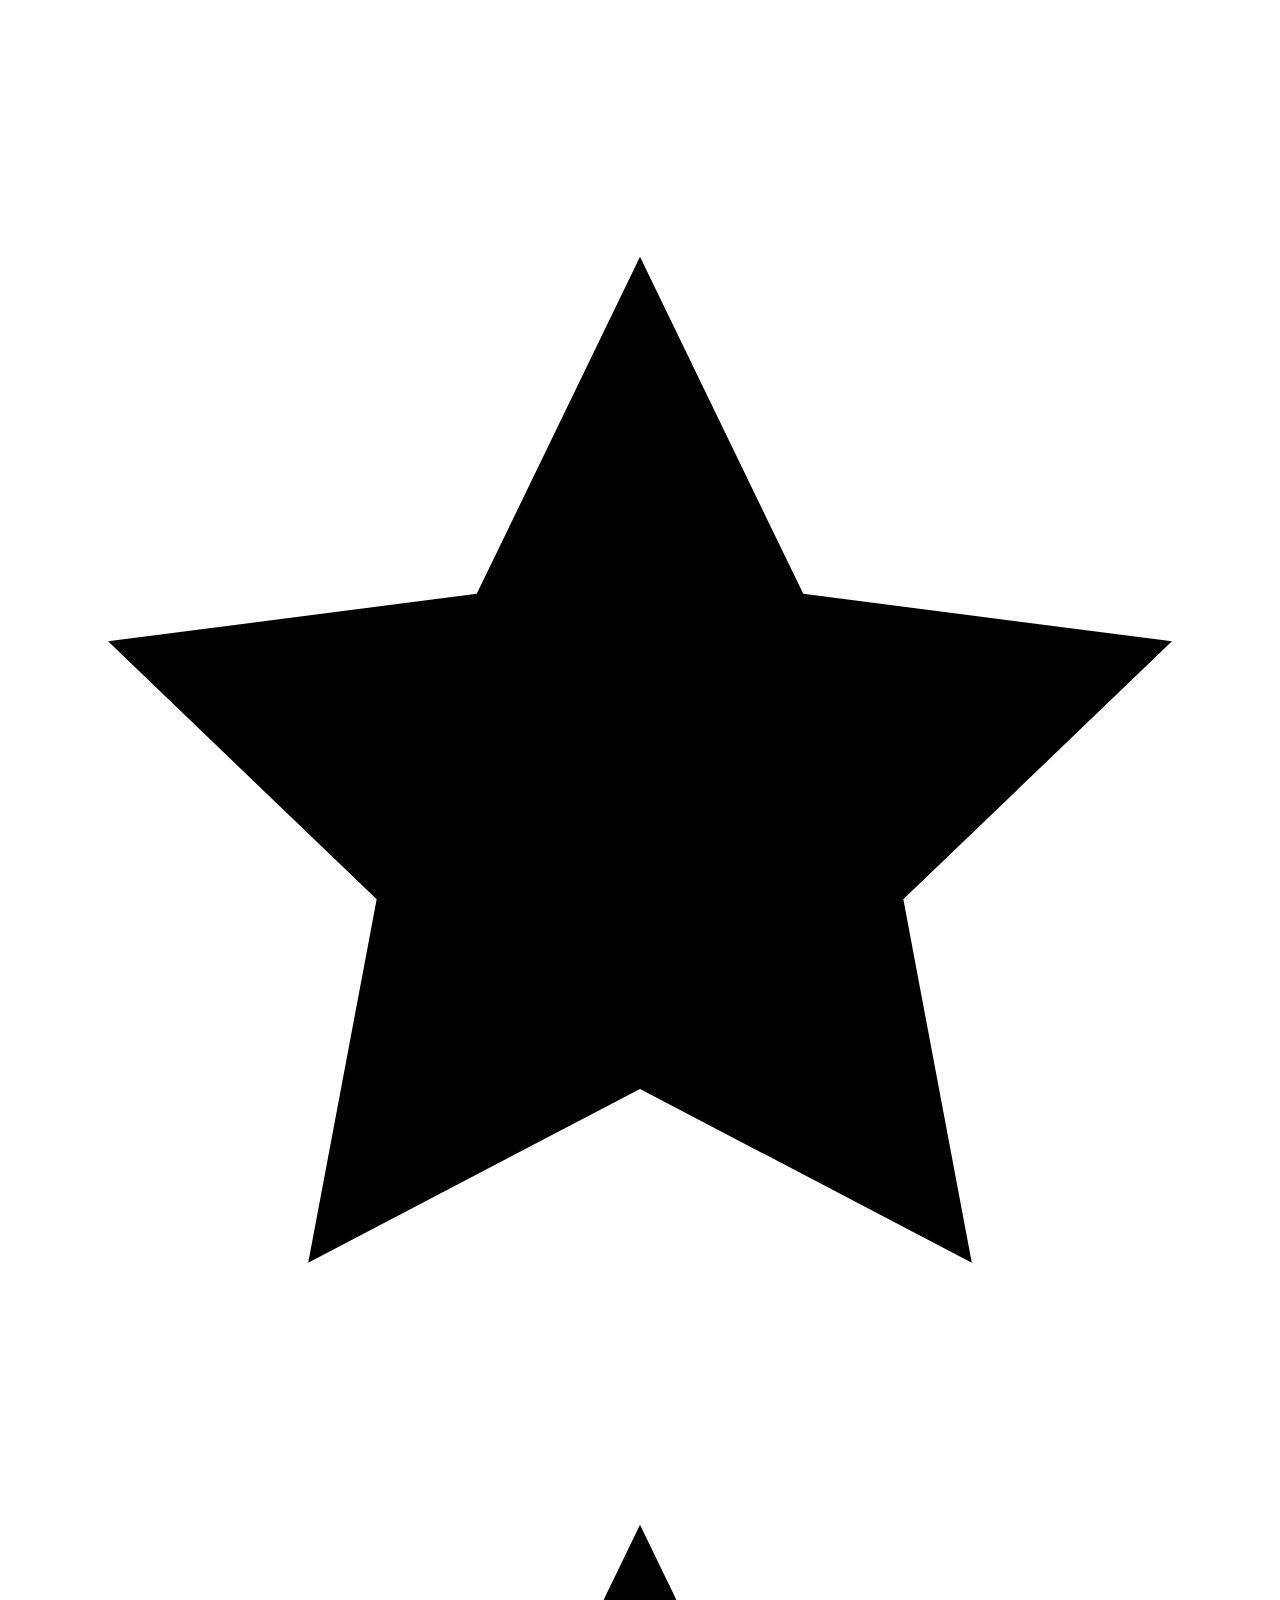
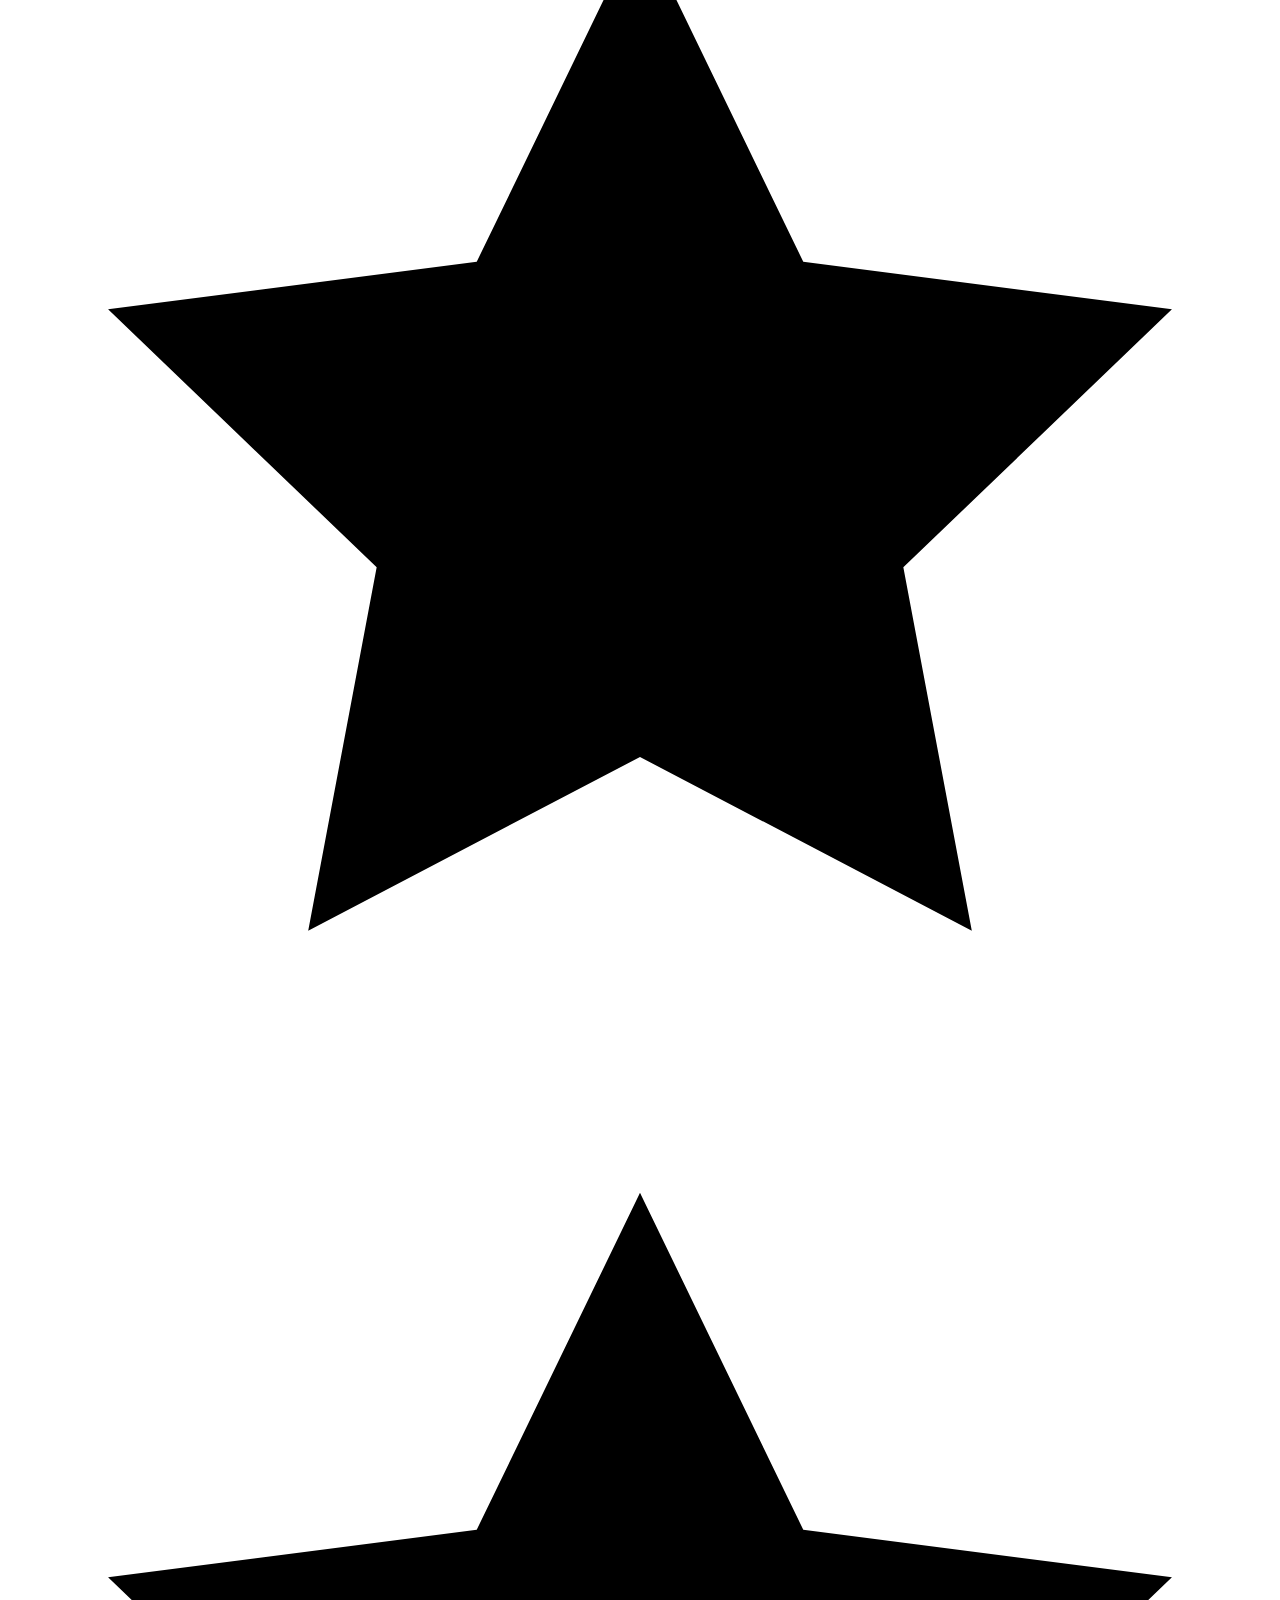
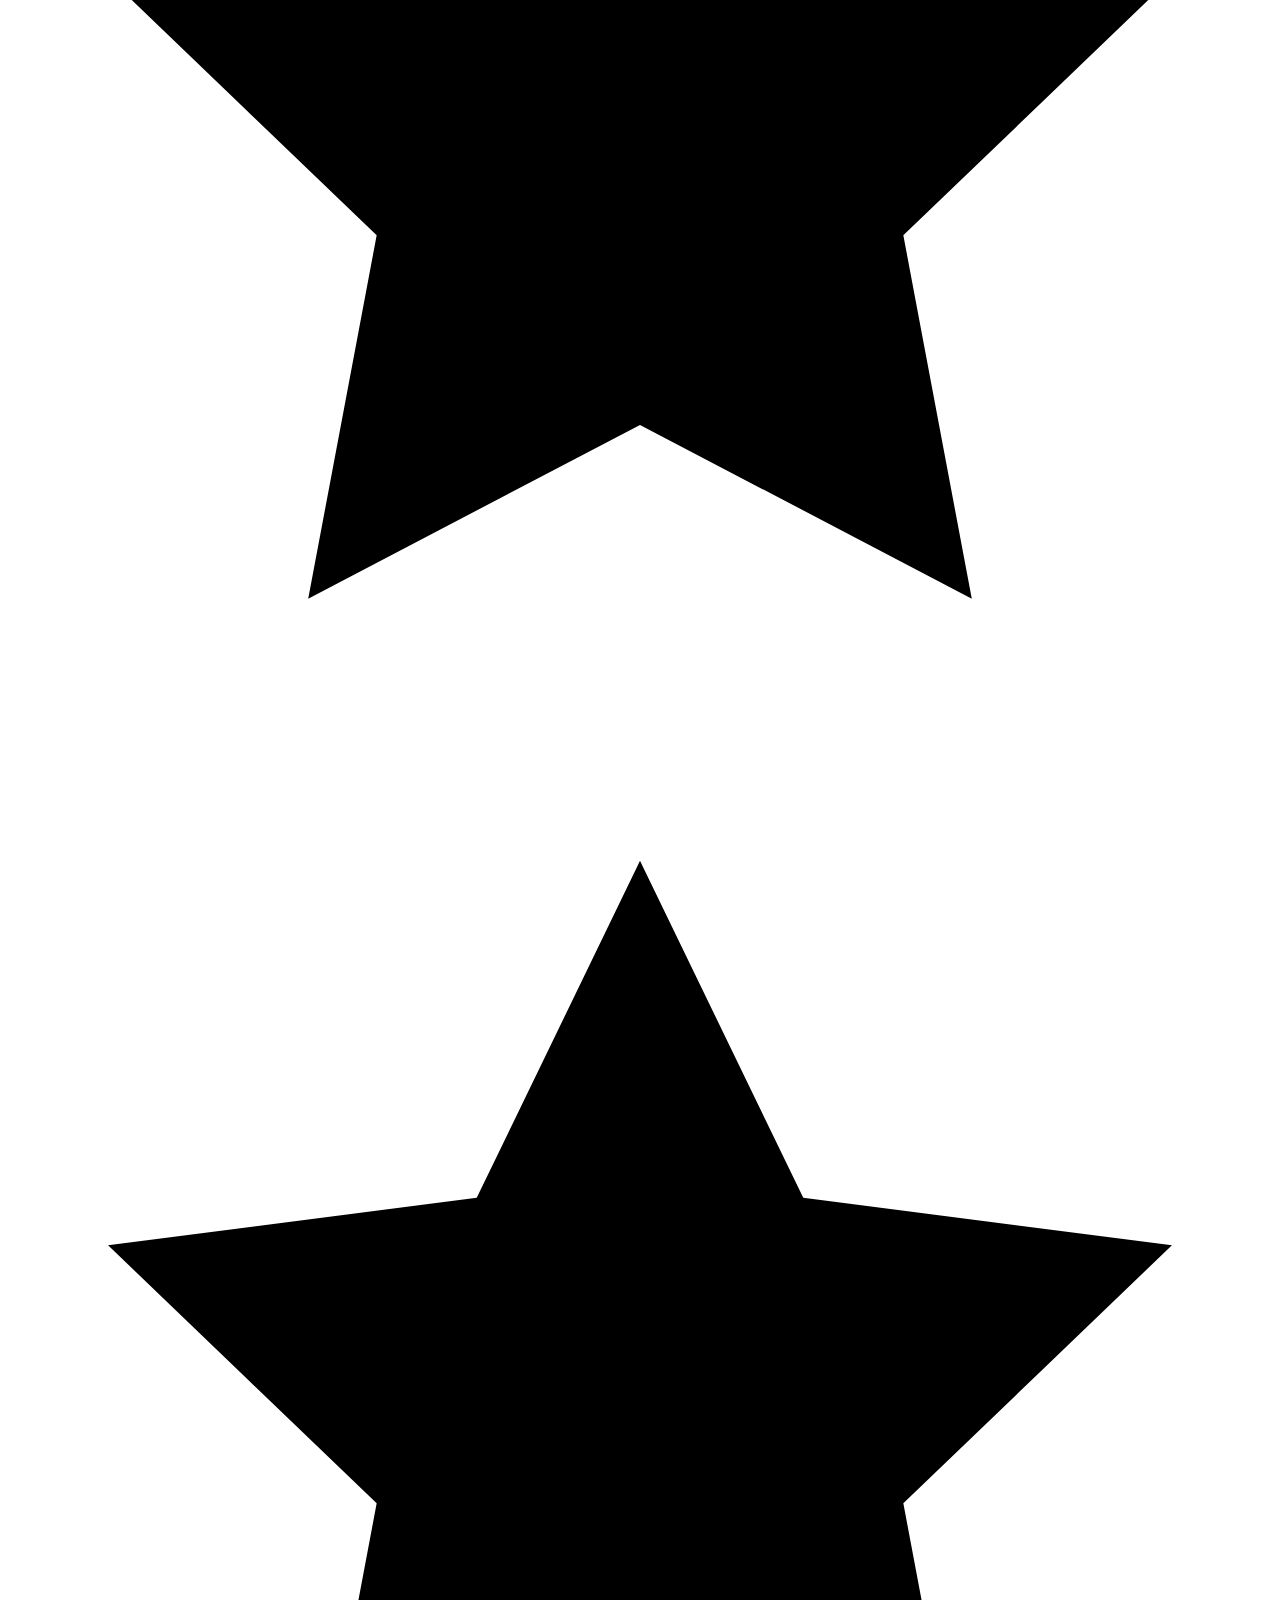
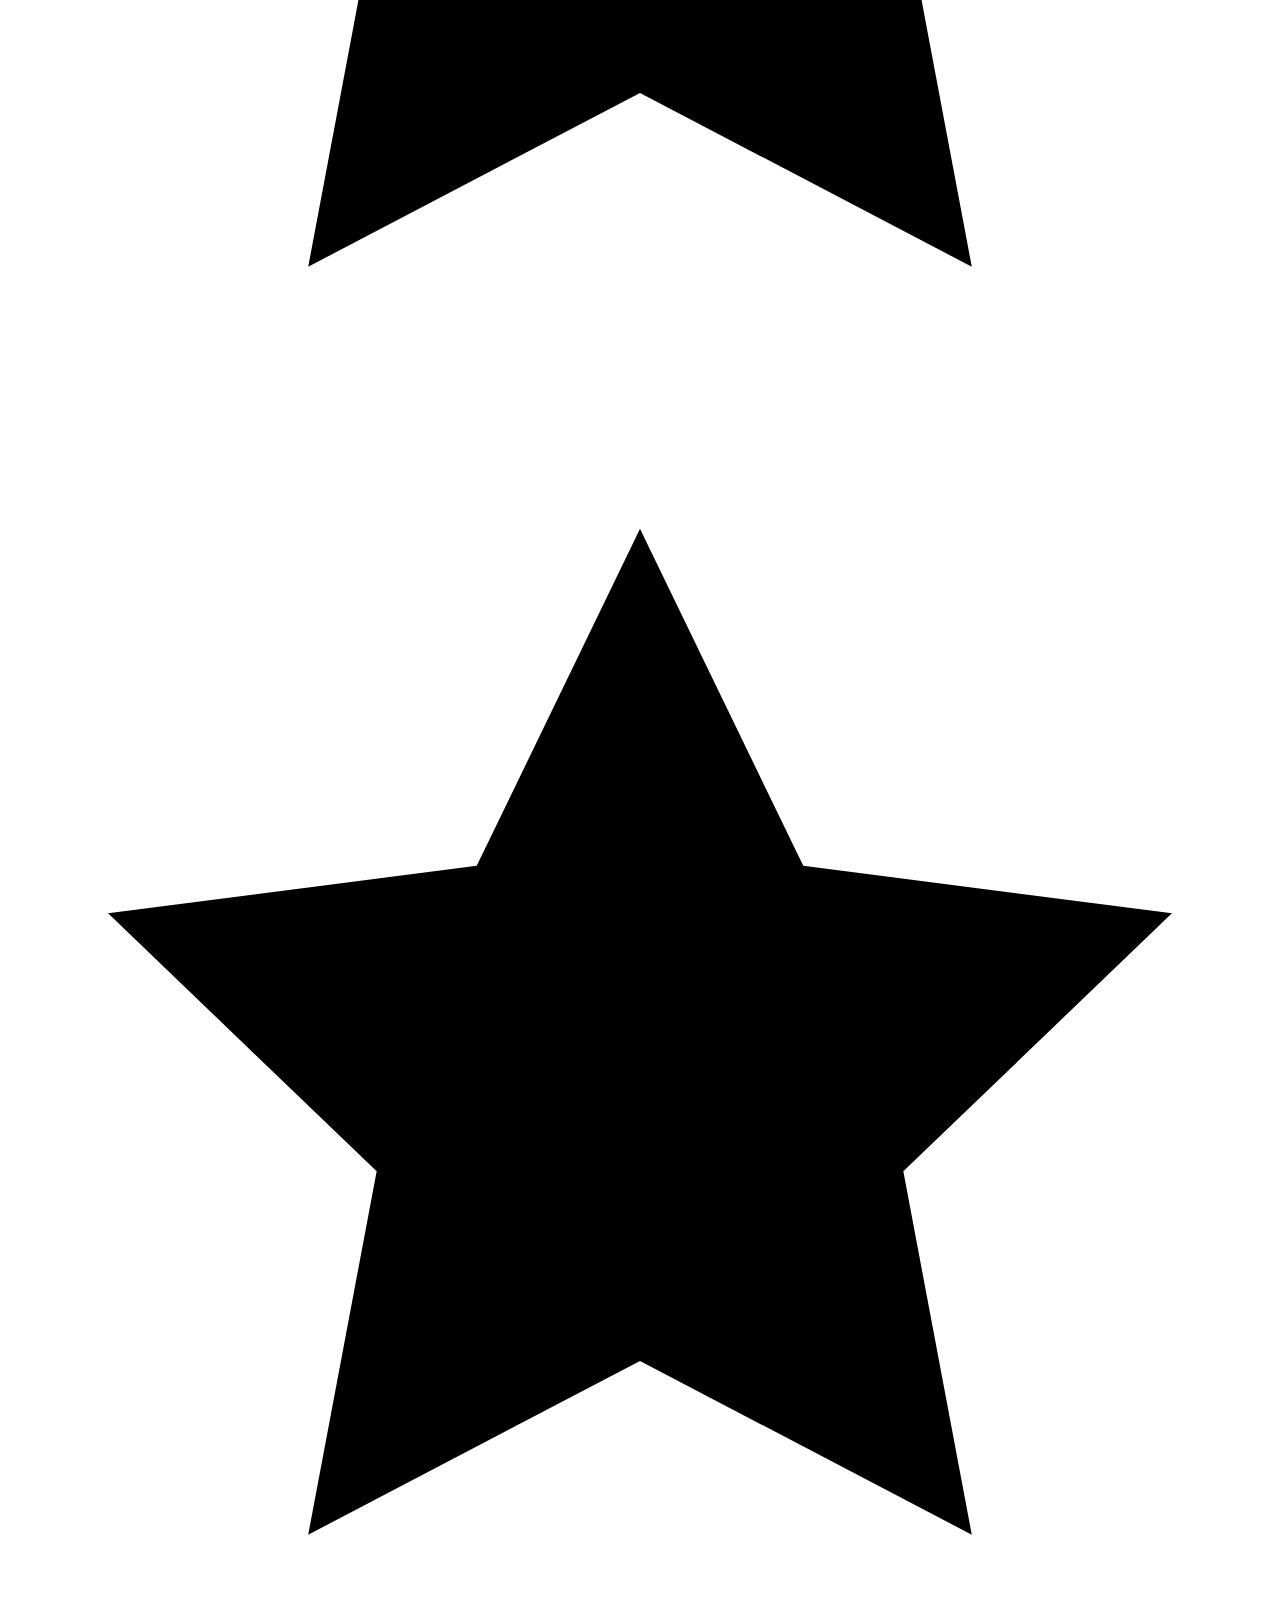
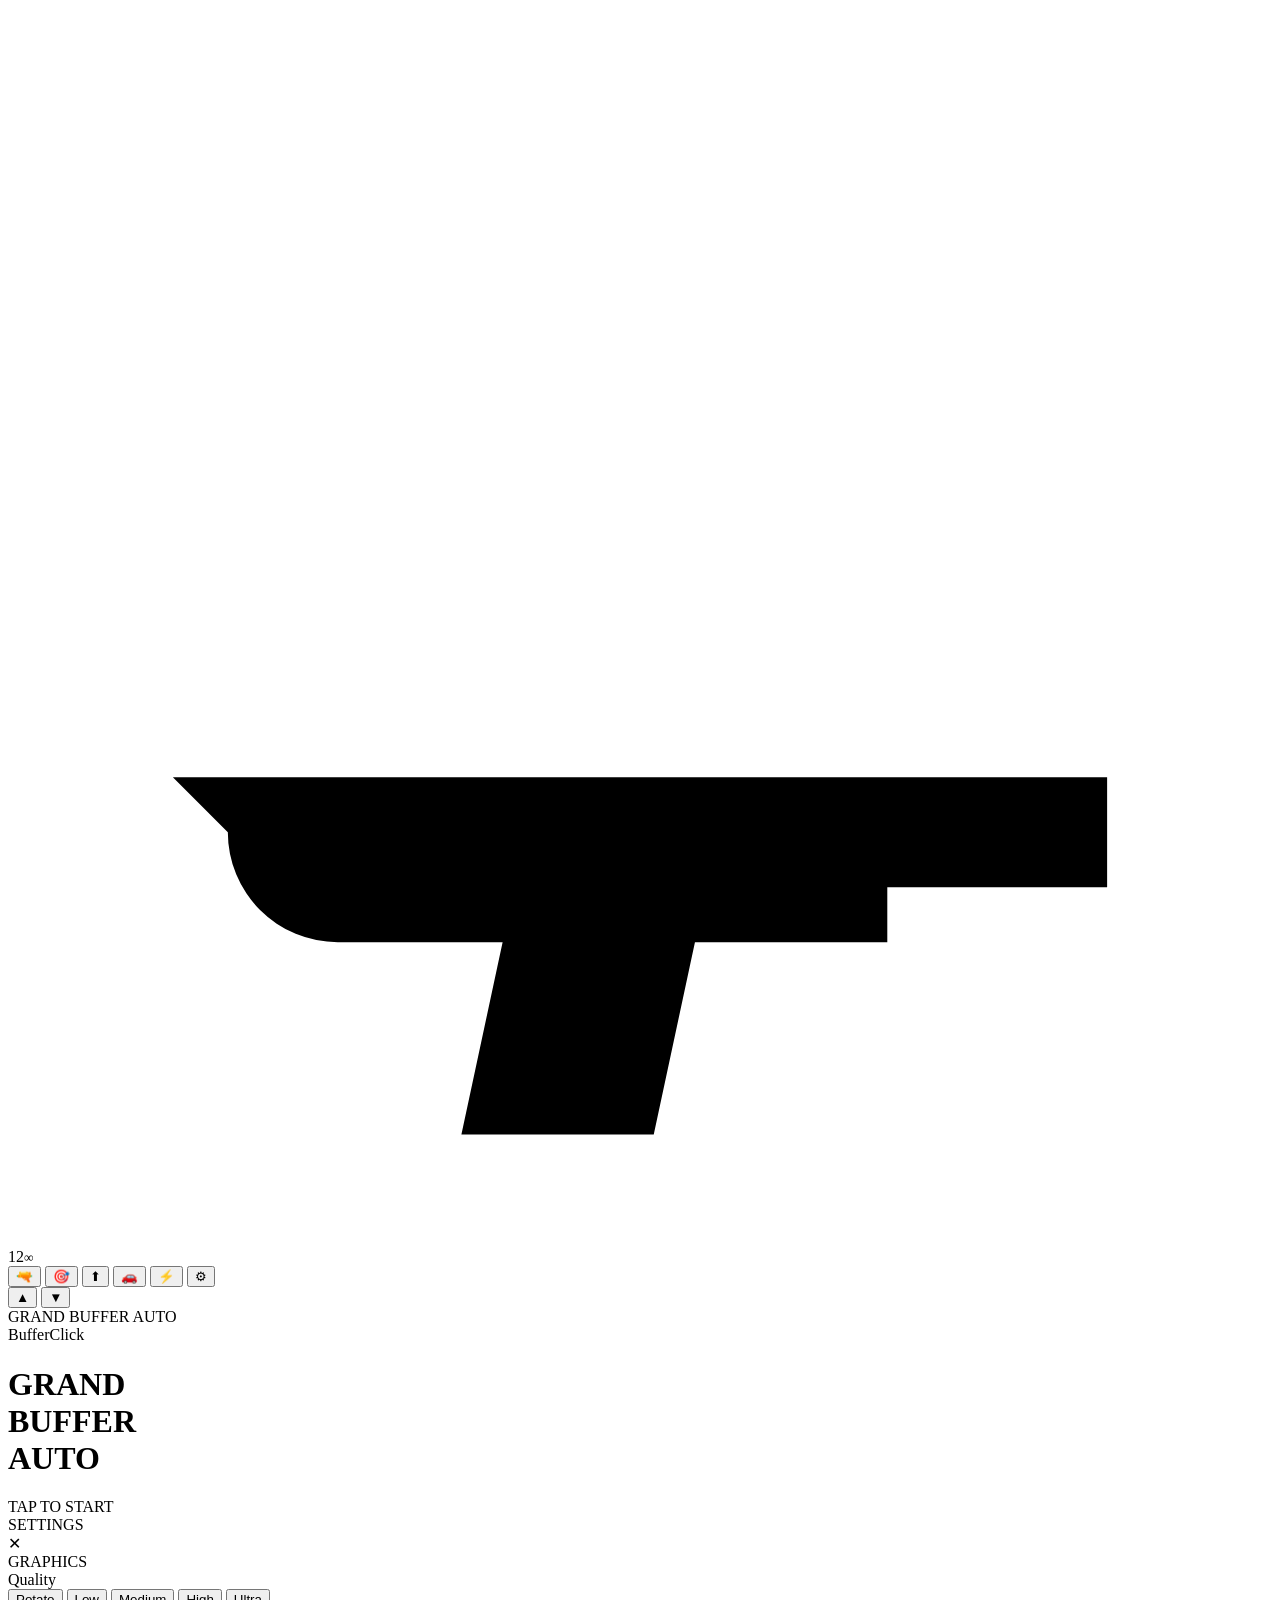
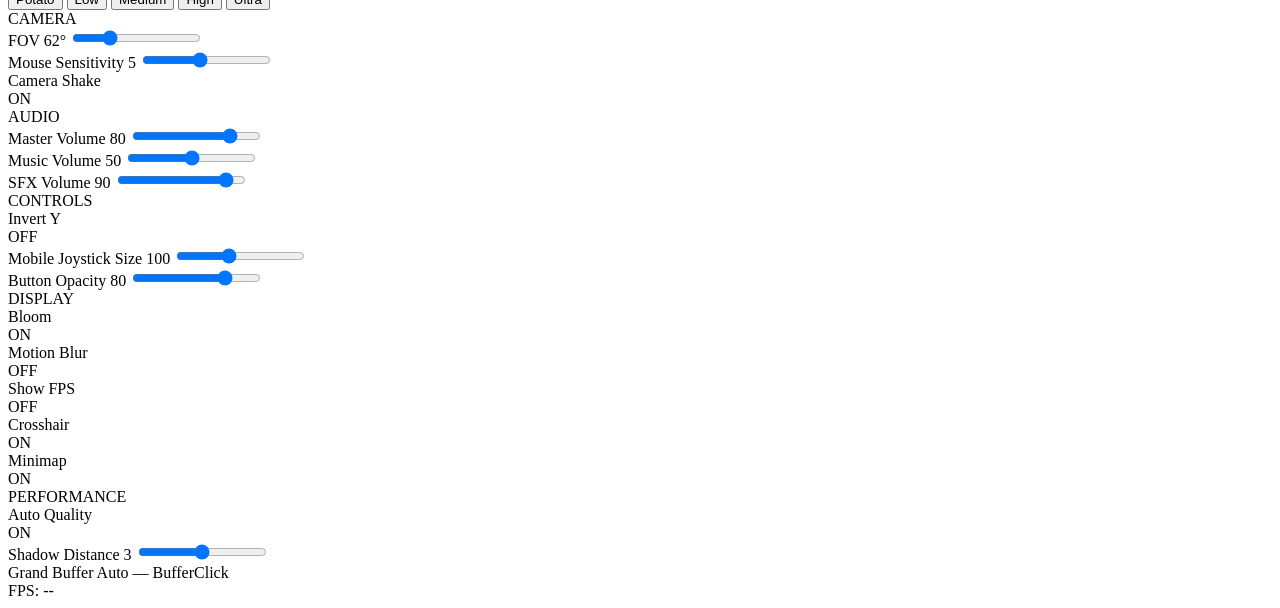
==== index.html @ e1b42929 "Create index.html" ====
<!DOCTYPE html>
<html lang="en">
<head>
<meta charset="utf-8">
<meta name="viewport" content="width=device-width, initial-scale=1, maximum-scale=1, user-scalable=no">
<title>Grand Buffer Auto</title>
<link rel="icon" href="data:,">
<link rel="stylesheet" href="style.css">
<script type="importmap">
{
  "imports": {
    "three": "https://cdn.jsdelivr.net/npm/three@0.170.0/build/three.module.js",
    "three/addons/": "https://cdn.jsdelivr.net/npm/three@0.170.0/examples/jsm/"
  }
}
</script>
</head>
<body>
<canvas id="gl"></canvas>

<!-- HUD -->
<div id="hud" class="ui">
  <div id="stars">
    <svg viewBox="0 0 24 24"><path class="st" d="M12 1.8l3.1 6.4 7 .9-5.1 4.9 1.3 6.9L12 17.6 5.7 20.9 7 14 1.9 9.1l7-.9z"/></svg>
    <svg viewBox="0 0 24 24"><path class="st" d="M12 1.8l3.1 6.4 7 .9-5.1 4.9 1.3 6.9L12 17.6 5.7 20.9 7 14 1.9 9.1l7-.9z"/></svg>
    <svg viewBox="0 0 24 24"><path class="st" d="M12 1.8l3.1 6.4 7 .9-5.1 4.9 1.3 6.9L12 17.6 5.7 20.9 7 14 1.9 9.1l7-.9z"/></svg>
    <svg viewBox="0 0 24 24"><path class="st" d="M12 1.8l3.1 6.4 7 .9-5.1 4.9 1.3 6.9L12 17.6 5.7 20.9 7 14 1.9 9.1l7-.9z"/></svg>
    <svg viewBox="0 0 24 24"><path class="st" d="M12 1.8l3.1 6.4 7 .9-5.1 4.9 1.3 6.9L12 17.6 5.7 20.9 7 14 1.9 9.1l7-.9z"/></svg>
  </div>
  <div id="mapWrap"><canvas id="map" width="424" height="424"></canvas></div>
  <div id="ammo">
    <svg id="ammoIcon" viewBox="0 0 46 26"><path d="M6 9 h26 v6 h-7 l-1.5 7 h-7 l1.5 -7 h-6 a4 4 0 0 1 -4 -4 z M32 9 h8 v4 h-8 z"/></svg>
    <div id="ammoNum"><span id="ammoClip">12</span><small id="ammoRes">∞</small></div>
  </div>
  <div id="cross" style="--g:3px">
    <div class="d"></div>
    <div class="t tN"></div>
    <div class="t tS"></div>
    <div class="t tW"></div>
    <div class="t tE"></div>
  </div>
  <!-- mobile controls -->
  <div id="mobileControls">
    <div id="joystickWrap"><div id="joystick"><div id="joystickKnob"></div></div></div>
    <div id="mobileRight">
      <button class="mBtn" id="btnFire">🔫</button>
      <button class="mBtn" id="btnAim">🎯</button>
      <button class="mBtn" id="btnJump">⬆</button>
      <button class="mBtn" id="btnEnter">🚗</button>
      <button class="mBtn" id="btnHandbrake">⚡</button>
      <button class="mBtn" id="btnSettings" id="btnSettingsMobile">⚙</button>
    </div>
    <div id="mobileGas">
      <button class="mBtn big" id="btnGas">▲</button>
      <button class="mBtn big" id="btnBrake">▼</button>
    </div>
    <div id="mobileLook" title="drag to look"></div>
  </div>
</div>

<!-- title card -->
<div id="titleCard" class="ui"><span>GRAND BUFFER AUTO</span></div>

<!-- title screen -->
<div id="titleScreen" class="ui">
  <div id="titleTop">
    <div id="titleAuthor">BufferClick</div>
    <h1 id="titleName">GRAND<br>BUFFER<br>AUTO</h1>
    <div id="titleRule"></div>
    <div id="titleStart" id="startPrompt">TAP TO START</div>
  </div>
</div>

<!-- settings panel -->
<div id="settingsPanel" class="ui hidden">
  <div id="settingsBox">
    <div id="settingsTitle">SETTINGS</div>
    <div class="settingsClose" id="settingsClose">✕</div>

    <div class="sSection">GRAPHICS</div>
    <div class="sRow">
      <span class="sLabel">Quality</span>
      <div class="sButtonGroup" id="gfxGroup">
        <button class="sBtn active" data-val="0">Potato</button>
        <button class="sBtn" data-val="1">Low</button>
        <button class="sBtn" data-val="2">Medium</button>
        <button class="sBtn" data-val="3">High</button>
        <button class="sBtn" data-val="4">Ultra</button>
      </div>
    </div>

    <div class="sSection">CAMERA</div>
    <div class="sRow">
      <span class="sLabel">FOV <span id="fovVal">62</span>°</span>
      <input type="range" id="fovSlider" min="45" max="110" value="62" class="sSlider">
    </div>
    <div class="sRow">
      <span class="sLabel">Mouse Sensitivity <span id="sensVal">5</span></span>
      <input type="range" id="sensSlider" min="1" max="10" value="5" class="sSlider">
    </div>
    <div class="sRow">
      <span class="sLabel">Camera Shake</span>
      <div class="sToggle" id="shakeToggle" data-on="true">ON</div>
    </div>

    <div class="sSection">AUDIO</div>
    <div class="sRow">
      <span class="sLabel">Master Volume <span id="volVal">80</span></span>
      <input type="range" id="volSlider" min="0" max="100" value="80" class="sSlider">
    </div>
    <div class="sRow">
      <span class="sLabel">Music Volume <span id="musicVolVal">50</span></span>
      <input type="range" id="musicVolSlider" min="0" max="100" value="50" class="sSlider">
    </div>
    <div class="sRow">
      <span class="sLabel">SFX Volume <span id="sfxVolVal">90</span></span>
      <input type="range" id="sfxVolSlider" min="0" max="100" value="90" class="sSlider">
    </div>

    <div class="sSection">CONTROLS</div>
    <div class="sRow">
      <span class="sLabel">Invert Y</span>
      <div class="sToggle" id="invertYToggle" data-on="false">OFF</div>
    </div>
    <div class="sRow">
      <span class="sLabel">Mobile Joystick Size <span id="joyVal">100</span></span>
      <input type="range" id="joySlider" min="60" max="160" value="100" class="sSlider">
    </div>
    <div class="sRow">
      <span class="sLabel">Button Opacity <span id="btnOpacVal">80</span></span>
      <input type="range" id="btnOpacSlider" min="20" max="100" value="80" class="sSlider">
    </div>

    <div class="sSection">DISPLAY</div>
    <div class="sRow">
      <span class="sLabel">Bloom</span>
      <div class="sToggle" id="bloomToggle" data-on="true">ON</div>
    </div>
    <div class="sRow">
      <span class="sLabel">Motion Blur</span>
      <div class="sToggle" id="motionBlurToggle" data-on="false">OFF</div>
    </div>
    <div class="sRow">
      <span class="sLabel">Show FPS</span>
      <div class="sToggle" id="fpsToggle" data-on="false">OFF</div>
    </div>
    <div class="sRow">
      <span class="sLabel">Crosshair</span>
      <div class="sToggle" id="crosshairToggle" data-on="true">ON</div>
    </div>
    <div class="sRow">
      <span class="sLabel">Minimap</span>
      <div class="sToggle" id="minimapToggle" data-on="true">ON</div>
    </div>

    <div class="sSection">PERFORMANCE</div>
    <div class="sRow">
      <span class="sLabel">Auto Quality</span>
      <div class="sToggle" id="autoQualToggle" data-on="true">ON</div>
    </div>
    <div class="sRow">
      <span class="sLabel">Shadow Distance <span id="shadowVal">3</span></span>
      <input type="range" id="shadowSlider" min="1" max="5" value="3" class="sSlider">
    </div>

    <div id="settingsFooter">Grand Buffer Auto — BufferClick</div>
  </div>
</div>

<!-- fps counter -->
<div id="fpsCounter" class="hidden">FPS: --</div>

<!-- fade -->
<div id="fade" class="ui clear"></div>

<script type="module" src="main.js"></script>
</body>
</html>
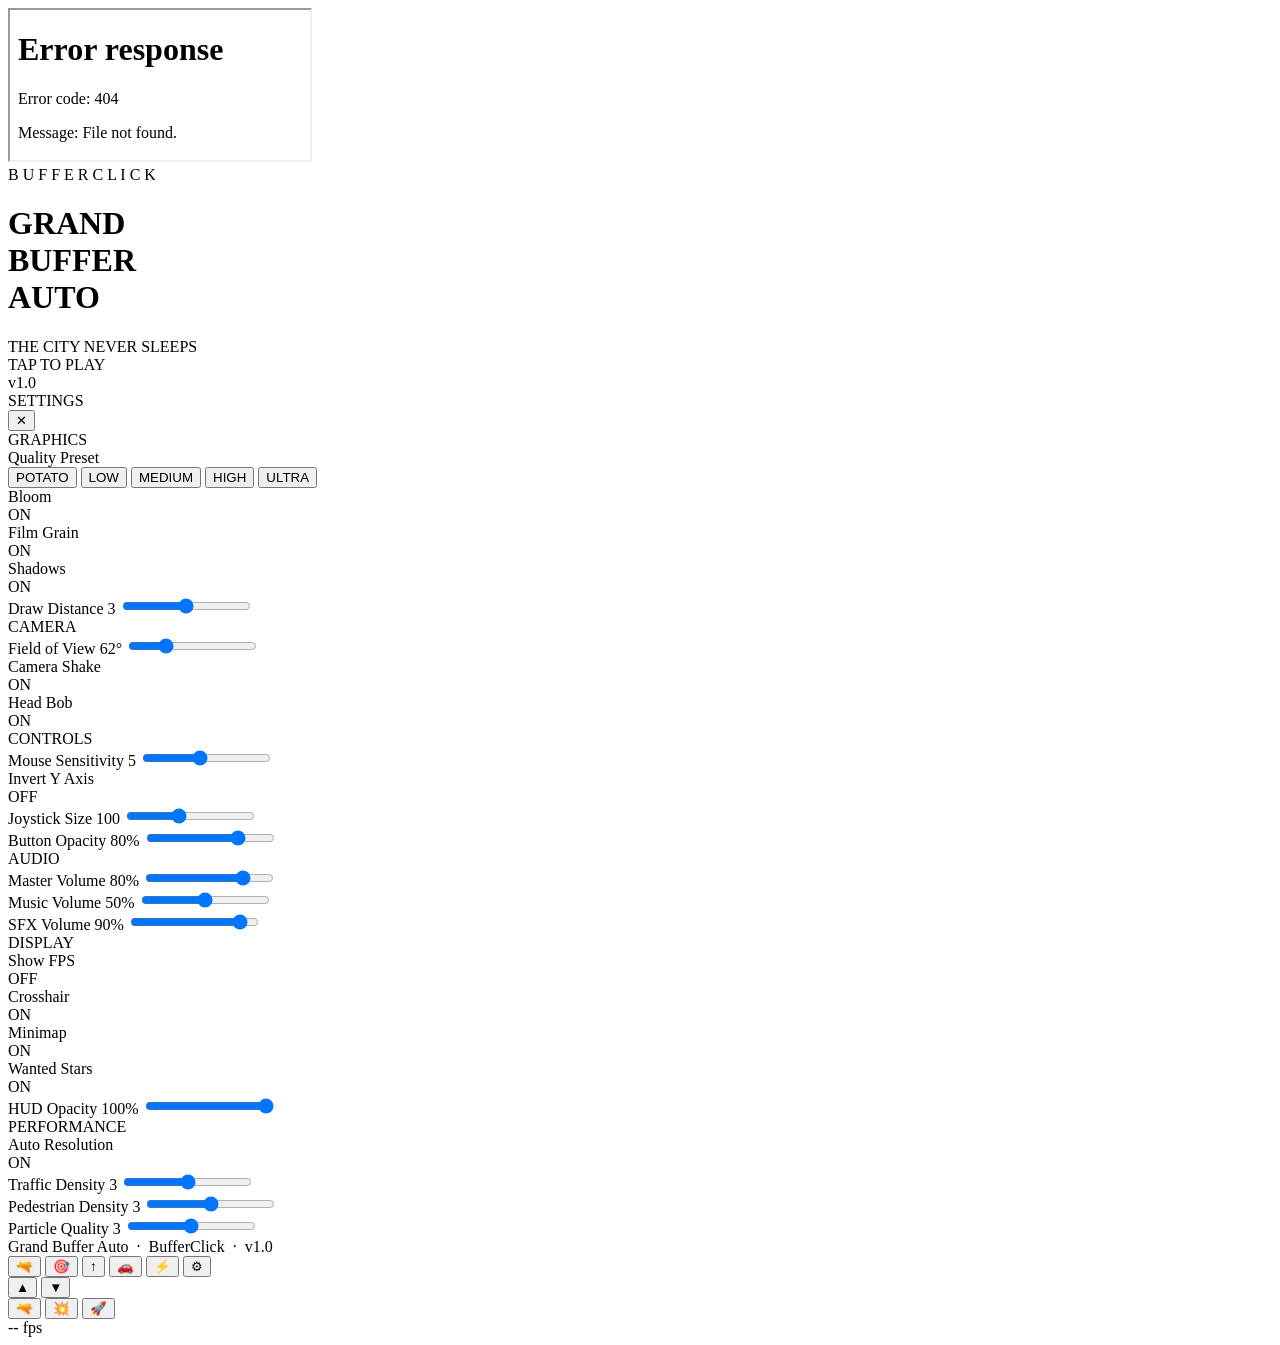
==== commit 33e7bf73: "Update index.html" ====
--- a/index.html
+++ b/index.html
@@ -5,141 +5,116 @@
 <meta name="viewport" content="width=device-width, initial-scale=1, maximum-scale=1, user-scalable=no">
 <title>Grand Buffer Auto</title>
 <link rel="icon" href="data:,">
-<link rel="stylesheet" href="style.css">
-<script type="importmap">
-{
-  "imports": {
-    "three": "https://cdn.jsdelivr.net/npm/three@0.170.0/build/three.module.js",
-    "three/addons/": "https://cdn.jsdelivr.net/npm/three@0.170.0/examples/jsm/"
-  }
-}
-</script>
+<link rel="stylesheet" href="ui.css">
 </head>
 <body>
-<canvas id="gl"></canvas>
-
-<!-- HUD -->
-<div id="hud" class="ui">
-  <div id="stars">
-    <svg viewBox="0 0 24 24"><path class="st" d="M12 1.8l3.1 6.4 7 .9-5.1 4.9 1.3 6.9L12 17.6 5.7 20.9 7 14 1.9 9.1l7-.9z"/></svg>
-    <svg viewBox="0 0 24 24"><path class="st" d="M12 1.8l3.1 6.4 7 .9-5.1 4.9 1.3 6.9L12 17.6 5.7 20.9 7 14 1.9 9.1l7-.9z"/></svg>
-    <svg viewBox="0 0 24 24"><path class="st" d="M12 1.8l3.1 6.4 7 .9-5.1 4.9 1.3 6.9L12 17.6 5.7 20.9 7 14 1.9 9.1l7-.9z"/></svg>
-    <svg viewBox="0 0 24 24"><path class="st" d="M12 1.8l3.1 6.4 7 .9-5.1 4.9 1.3 6.9L12 17.6 5.7 20.9 7 14 1.9 9.1l7-.9z"/></svg>
-    <svg viewBox="0 0 24 24"><path class="st" d="M12 1.8l3.1 6.4 7 .9-5.1 4.9 1.3 6.9L12 17.6 5.7 20.9 7 14 1.9 9.1l7-.9z"/></svg>
-  </div>
-  <div id="mapWrap"><canvas id="map" width="424" height="424"></canvas></div>
-  <div id="ammo">
-    <svg id="ammoIcon" viewBox="0 0 46 26"><path d="M6 9 h26 v6 h-7 l-1.5 7 h-7 l1.5 -7 h-6 a4 4 0 0 1 -4 -4 z M32 9 h8 v4 h-8 z"/></svg>
-    <div id="ammoNum"><span id="ammoClip">12</span><small id="ammoRes">∞</small></div>
-  </div>
-  <div id="cross" style="--g:3px">
-    <div class="d"></div>
-    <div class="t tN"></div>
-    <div class="t tS"></div>
-    <div class="t tW"></div>
-    <div class="t tE"></div>
-  </div>
-  <!-- mobile controls -->
-  <div id="mobileControls">
-    <div id="joystickWrap"><div id="joystick"><div id="joystickKnob"></div></div></div>
-    <div id="mobileRight">
-      <button class="mBtn" id="btnFire">🔫</button>
-      <button class="mBtn" id="btnAim">🎯</button>
-      <button class="mBtn" id="btnJump">⬆</button>
-      <button class="mBtn" id="btnEnter">🚗</button>
-      <button class="mBtn" id="btnHandbrake">⚡</button>
-      <button class="mBtn" id="btnSettings" id="btnSettingsMobile">⚙</button>
-    </div>
-    <div id="mobileGas">
-      <button class="mBtn big" id="btnGas">▲</button>
-      <button class="mBtn big" id="btnBrake">▼</button>
-    </div>
-    <div id="mobileLook" title="drag to look"></div>
-  </div>
-</div>
-
-<!-- title card -->
-<div id="titleCard" class="ui"><span>GRAND BUFFER AUTO</span></div>
+
+<!-- the actual game lives in game.html, loaded into this shell -->
+<iframe id="gameFrame" src="game.html" allowfullscreen></iframe>
+
+<!-- overlay UI (sits on top of the iframe) -->
 
 <!-- title screen -->
-<div id="titleScreen" class="ui">
-  <div id="titleTop">
-    <div id="titleAuthor">BufferClick</div>
+<div id="titleScreen">
+  <div id="titleInner">
+    <div id="titleAuthor">B U F F E R C L I C K</div>
     <h1 id="titleName">GRAND<br>BUFFER<br>AUTO</h1>
     <div id="titleRule"></div>
-    <div id="titleStart" id="startPrompt">TAP TO START</div>
+    <div id="titleTagline">THE CITY NEVER SLEEPS</div>
+    <div id="titleStart">TAP TO PLAY</div>
+    <div id="titleVersion">v1.0</div>
   </div>
 </div>
 
 <!-- settings panel -->
-<div id="settingsPanel" class="ui hidden">
+<div id="settingsPanel" class="hidden">
   <div id="settingsBox">
-    <div id="settingsTitle">SETTINGS</div>
-    <div class="settingsClose" id="settingsClose">✕</div>
-
+
+    <div id="settingsHeader">
+      <div id="settingsTitle">SETTINGS</div>
+      <button id="settingsClose">✕</button>
+    </div>
+
+    <!-- graphics -->
     <div class="sSection">GRAPHICS</div>
     <div class="sRow">
-      <span class="sLabel">Quality</span>
-      <div class="sButtonGroup" id="gfxGroup">
-        <button class="sBtn active" data-val="0">Potato</button>
-        <button class="sBtn" data-val="1">Low</button>
-        <button class="sBtn" data-val="2">Medium</button>
-        <button class="sBtn" data-val="3">High</button>
-        <button class="sBtn" data-val="4">Ultra</button>
+      <span class="sLabel">Quality Preset</span>
+      <div class="sBtnGroup" id="gfxGroup">
+        <button class="sBtn" data-val="0">POTATO</button>
+        <button class="sBtn" data-val="1">LOW</button>
+        <button class="sBtn active" data-val="2">MEDIUM</button>
+        <button class="sBtn" data-val="3">HIGH</button>
+        <button class="sBtn" data-val="4">ULTRA</button>
       </div>
     </div>
-
+    <div class="sRow">
+      <span class="sLabel">Bloom</span>
+      <div class="sToggle" id="bloomToggle" data-on="true">ON</div>
+    </div>
+    <div class="sRow">
+      <span class="sLabel">Film Grain</span>
+      <div class="sToggle" id="grainToggle" data-on="true">ON</div>
+    </div>
+    <div class="sRow">
+      <span class="sLabel">Shadows</span>
+      <div class="sToggle" id="shadowToggle" data-on="true">ON</div>
+    </div>
+    <div class="sRow">
+      <span class="sLabel">Draw Distance <span class="sValLabel" id="drawVal">3</span></span>
+      <input type="range" class="sSlider" id="drawSlider" min="1" max="5" value="3">
+    </div>
+
+    <!-- camera -->
     <div class="sSection">CAMERA</div>
     <div class="sRow">
-      <span class="sLabel">FOV <span id="fovVal">62</span>°</span>
-      <input type="range" id="fovSlider" min="45" max="110" value="62" class="sSlider">
-    </div>
-    <div class="sRow">
-      <span class="sLabel">Mouse Sensitivity <span id="sensVal">5</span></span>
-      <input type="range" id="sensSlider" min="1" max="10" value="5" class="sSlider">
+      <span class="sLabel">Field of View <span class="sValLabel" id="fovVal">62</span>°</span>
+      <input type="range" class="sSlider" id="fovSlider" min="45" max="110" value="62">
     </div>
     <div class="sRow">
       <span class="sLabel">Camera Shake</span>
       <div class="sToggle" id="shakeToggle" data-on="true">ON</div>
     </div>
-
+    <div class="sRow">
+      <span class="sLabel">Head Bob</span>
+      <div class="sToggle" id="bobToggle" data-on="true">ON</div>
+    </div>
+
+    <!-- controls -->
+    <div class="sSection">CONTROLS</div>
+    <div class="sRow">
+      <span class="sLabel">Mouse Sensitivity <span class="sValLabel" id="sensVal">5</span></span>
+      <input type="range" class="sSlider" id="sensSlider" min="1" max="10" value="5">
+    </div>
+    <div class="sRow">
+      <span class="sLabel">Invert Y Axis</span>
+      <div class="sToggle" id="invertYToggle" data-on="false">OFF</div>
+    </div>
+    <div class="sRow">
+      <span class="sLabel">Joystick Size <span class="sValLabel" id="joyVal">100</span></span>
+      <input type="range" class="sSlider" id="joySizeSlider" min="60" max="160" value="100">
+    </div>
+    <div class="sRow">
+      <span class="sLabel">Button Opacity <span class="sValLabel" id="btnOpacVal">80</span>%</span>
+      <input type="range" class="sSlider" id="btnOpacSlider" min="20" max="100" value="80">
+    </div>
+
+    <!-- audio -->
     <div class="sSection">AUDIO</div>
     <div class="sRow">
-      <span class="sLabel">Master Volume <span id="volVal">80</span></span>
-      <input type="range" id="volSlider" min="0" max="100" value="80" class="sSlider">
-    </div>
-    <div class="sRow">
-      <span class="sLabel">Music Volume <span id="musicVolVal">50</span></span>
-      <input type="range" id="musicVolSlider" min="0" max="100" value="50" class="sSlider">
-    </div>
-    <div class="sRow">
-      <span class="sLabel">SFX Volume <span id="sfxVolVal">90</span></span>
-      <input type="range" id="sfxVolSlider" min="0" max="100" value="90" class="sSlider">
-    </div>
-
-    <div class="sSection">CONTROLS</div>
-    <div class="sRow">
-      <span class="sLabel">Invert Y</span>
-      <div class="sToggle" id="invertYToggle" data-on="false">OFF</div>
-    </div>
-    <div class="sRow">
-      <span class="sLabel">Mobile Joystick Size <span id="joyVal">100</span></span>
-      <input type="range" id="joySlider" min="60" max="160" value="100" class="sSlider">
-    </div>
-    <div class="sRow">
-      <span class="sLabel">Button Opacity <span id="btnOpacVal">80</span></span>
-      <input type="range" id="btnOpacSlider" min="20" max="100" value="80" class="sSlider">
-    </div>
-
+      <span class="sLabel">Master Volume <span class="sValLabel" id="masterVolVal">80</span>%</span>
+      <input type="range" class="sSlider" id="masterVolSlider" min="0" max="100" value="80">
+    </div>
+    <div class="sRow">
+      <span class="sLabel">Music Volume <span class="sValLabel" id="musicVolVal">50</span>%</span>
+      <input type="range" class="sSlider" id="musicVolSlider" min="0" max="100" value="50">
+    </div>
+    <div class="sRow">
+      <span class="sLabel">SFX Volume <span class="sValLabel" id="sfxVolVal">90</span>%</span>
+      <input type="range" class="sSlider" id="sfxVolSlider" min="0" max="100" value="90">
+    </div>
+
+    <!-- display -->
     <div class="sSection">DISPLAY</div>
-    <div class="sRow">
-      <span class="sLabel">Bloom</span>
-      <div class="sToggle" id="bloomToggle" data-on="true">ON</div>
-    </div>
-    <div class="sRow">
-      <span class="sLabel">Motion Blur</span>
-      <div class="sToggle" id="motionBlurToggle" data-on="false">OFF</div>
-    </div>
     <div class="sRow">
       <span class="sLabel">Show FPS</span>
       <div class="sToggle" id="fpsToggle" data-on="false">OFF</div>
@@ -152,27 +127,87 @@
       <span class="sLabel">Minimap</span>
       <div class="sToggle" id="minimapToggle" data-on="true">ON</div>
     </div>
-
+    <div class="sRow">
+      <span class="sLabel">Wanted Stars</span>
+      <div class="sToggle" id="starsToggle" data-on="true">ON</div>
+    </div>
+    <div class="sRow">
+      <span class="sLabel">HUD Opacity <span class="sValLabel" id="hudOpacVal">100</span>%</span>
+      <input type="range" class="sSlider" id="hudOpacSlider" min="40" max="100" value="100">
+    </div>
+
+    <!-- performance -->
     <div class="sSection">PERFORMANCE</div>
     <div class="sRow">
-      <span class="sLabel">Auto Quality</span>
-      <div class="sToggle" id="autoQualToggle" data-on="true">ON</div>
-    </div>
-    <div class="sRow">
-      <span class="sLabel">Shadow Distance <span id="shadowVal">3</span></span>
-      <input type="range" id="shadowSlider" min="1" max="5" value="3" class="sSlider">
-    </div>
-
-    <div id="settingsFooter">Grand Buffer Auto — BufferClick</div>
+      <span class="sLabel">Auto Resolution</span>
+      <div class="sToggle" id="autoResToggle" data-on="true">ON</div>
+    </div>
+    <div class="sRow">
+      <span class="sLabel">Traffic Density <span class="sValLabel" id="trafficVal">3</span></span>
+      <input type="range" class="sSlider" id="trafficSlider" min="1" max="5" value="3">
+    </div>
+    <div class="sRow">
+      <span class="sLabel">Pedestrian Density <span class="sValLabel" id="pedVal">3</span></span>
+      <input type="range" class="sSlider" id="pedSlider" min="1" max="5" value="3">
+    </div>
+    <div class="sRow">
+      <span class="sLabel">Particle Quality <span class="sValLabel" id="partVal">3</span></span>
+      <input type="range" class="sSlider" id="partSlider" min="1" max="5" value="3">
+    </div>
+
+    <div id="settingsFooter">
+      Grand Buffer Auto &nbsp;·&nbsp; BufferClick &nbsp;·&nbsp; v1.0
+    </div>
+
   </div>
 </div>
 
+<!-- mobile controls overlay -->
+<div id="mobileUI" class="hidden">
+
+  <!-- left: joystick -->
+  <div id="joystickZone">
+    <div id="joystickBase">
+      <div id="joystickKnob"></div>
+    </div>
+  </div>
+
+  <!-- right action buttons -->
+  <div id="actionButtons">
+    <button class="mBtn" id="mFire">🔫</button>
+    <button class="mBtn" id="mAim">🎯</button>
+    <button class="mBtn" id="mJump">↑</button>
+    <button class="mBtn" id="mEnter">🚗</button>
+    <button class="mBtn" id="mSprint">⚡</button>
+    <button class="mBtn" id="mSettings">⚙</button>
+  </div>
+
+  <!-- driving: gas/brake on the right side -->
+  <div id="driveButtons">
+    <button class="mBtn dBtn" id="mGas">▲</button>
+    <button class="mBtn dBtn" id="mBrake">▼</button>
+  </div>
+
+  <!-- look zone (middle of screen) -->
+  <div id="lookZone"></div>
+
+  <!-- weapon switcher -->
+  <div id="weaponBar">
+    <button class="wBtn" id="wPistol">🔫</button>
+    <button class="wBtn" id="wSMG">💥</button>
+    <button class="wBtn" id="wRocket">🚀</button>
+  </div>
+
+</div>
+
 <!-- fps counter -->
-<div id="fpsCounter" class="hidden">FPS: --</div>
+<div id="fpsCounter" class="hidden">-- fps</div>
 
 <!-- fade -->
-<div id="fade" class="ui clear"></div>
-
-<script type="module" src="main.js"></script>
+<div id="fade"></div>
+
+<script src="settings.js"></script>
+<script src="mobile.js"></script>
+<script src="bridge.js"></script>
 </body>
 </html>
